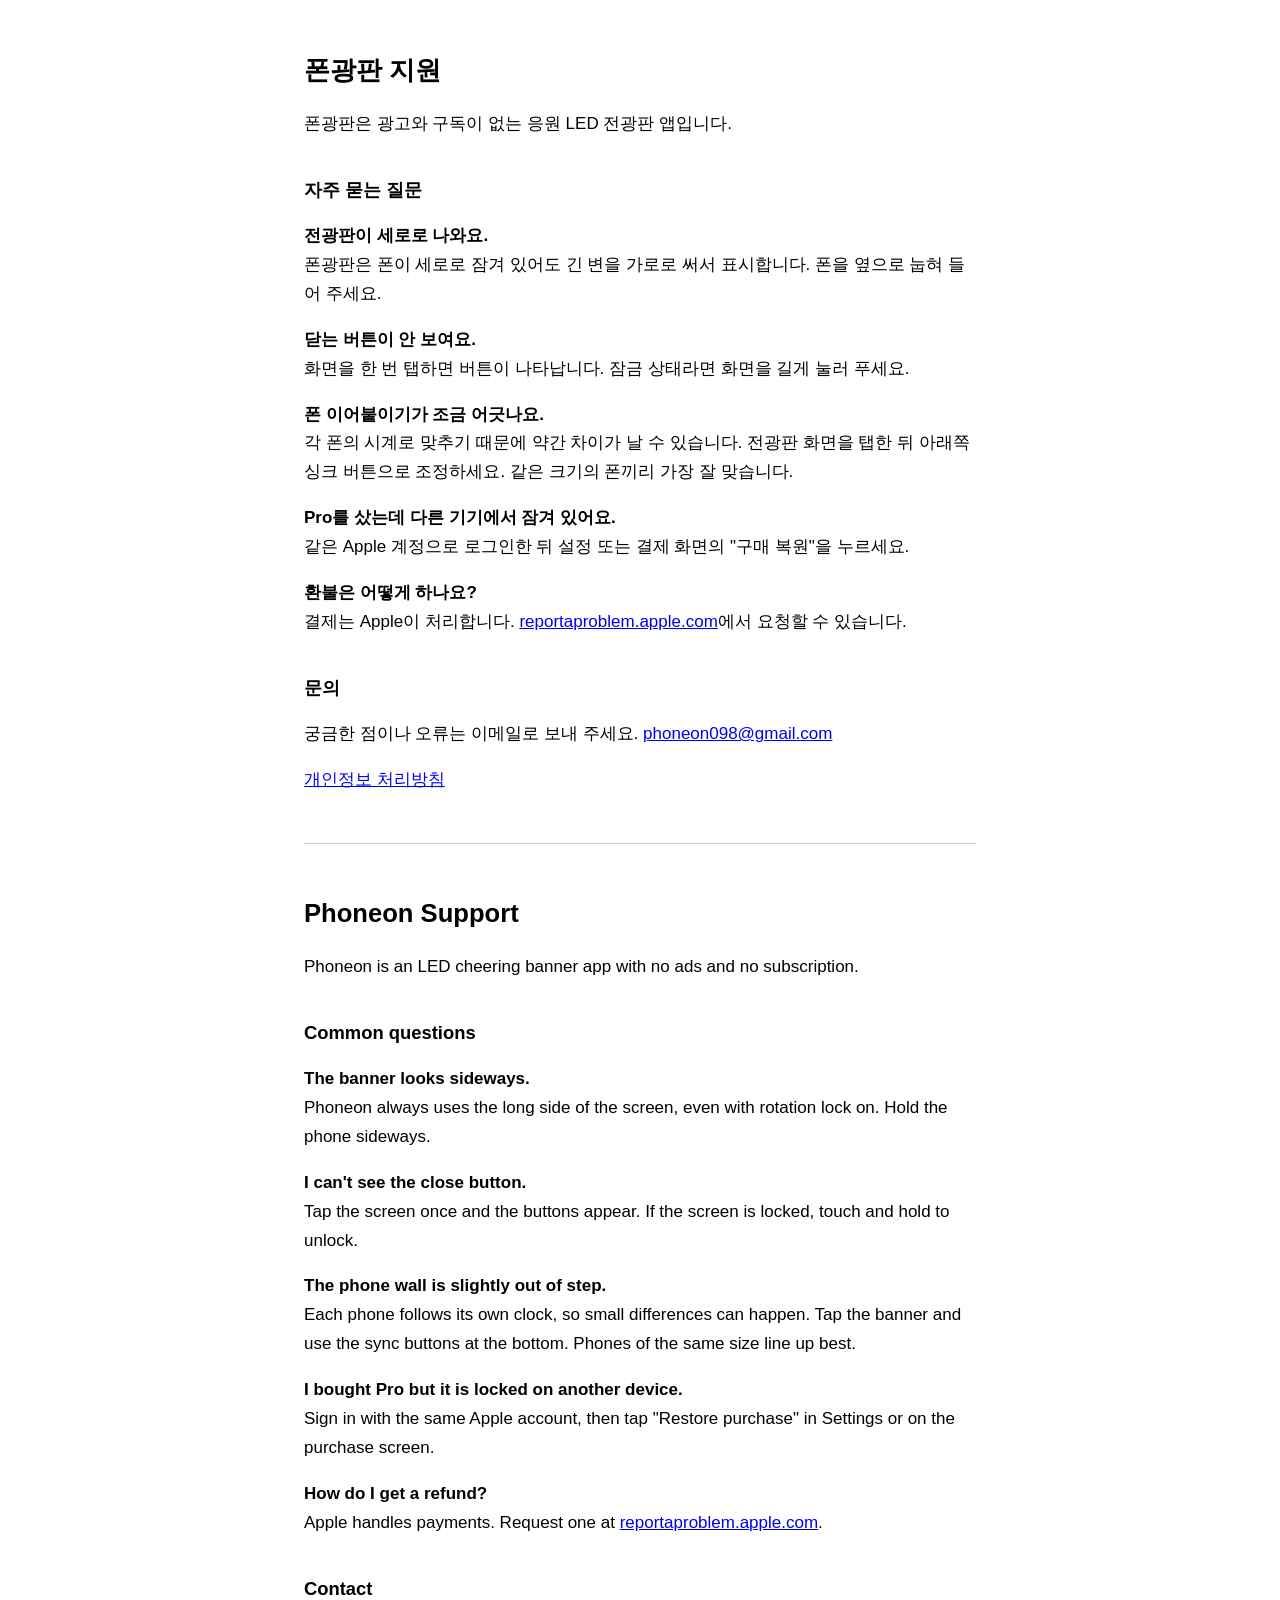
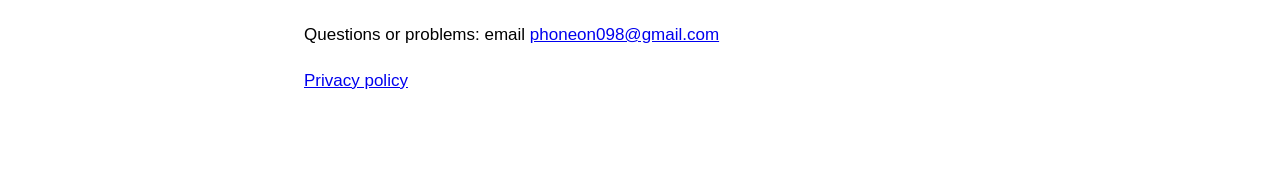
==== index.html @ 7f992fb0 "Add the support page and the privacy policy Co-Authored-By: Claude Opus 5.5 <noreply@anthropic.com>" ====
<!doctype html>
<html lang="ko">
<head>
<meta charset="utf-8">
<meta name="viewport" content="width=device-width, initial-scale=1">
<title>폰광판 지원 · Phoneon Support</title>
<style>
  :root { color-scheme: light dark; }
  body { font: 17px/1.7 -apple-system, BlinkMacSystemFont, "Apple SD Gothic Neo", "Segoe UI", sans-serif; max-width: 42rem; margin: 0 auto; padding: 2rem 1rem 4rem; }
  h1 { font-size: 1.6rem; } h2 { font-size: 1.15rem; margin-top: 2.2rem; }
  hr { border: 0; border-top: 1px solid rgba(128,128,128,.4); margin: 3rem 0; }
</style>
</head>
<body>
<h1>폰광판 지원</h1>
<p>폰광판은 광고와 구독이 없는 응원 LED 전광판 앱입니다.</p>

<h2>자주 묻는 질문</h2>
<p><strong>전광판이 세로로 나와요.</strong><br>폰광판은 폰이 세로로 잠겨 있어도 긴 변을 가로로 써서 표시합니다. 폰을 옆으로 눕혀 들어 주세요.</p>
<p><strong>닫는 버튼이 안 보여요.</strong><br>화면을 한 번 탭하면 버튼이 나타납니다. 잠금 상태라면 화면을 길게 눌러 푸세요.</p>
<p><strong>폰 이어붙이기가 조금 어긋나요.</strong><br>각 폰의 시계로 맞추기 때문에 약간 차이가 날 수 있습니다. 전광판 화면을 탭한 뒤 아래쪽 싱크 버튼으로 조정하세요. 같은 크기의 폰끼리 가장 잘 맞습니다.</p>
<p><strong>Pro를 샀는데 다른 기기에서 잠겨 있어요.</strong><br>같은 Apple 계정으로 로그인한 뒤 설정 또는 결제 화면의 "구매 복원"을 누르세요.</p>
<p><strong>환불은 어떻게 하나요?</strong><br>결제는 Apple이 처리합니다. <a href="https://reportaproblem.apple.com">reportaproblem.apple.com</a>에서 요청할 수 있습니다.</p>

<h2>문의</h2>
<p>궁금한 점이나 오류는 이메일로 보내 주세요. <a href="mailto:phoneon098@gmail.com">phoneon098@gmail.com</a></p>

<p><a href="privacy.html">개인정보 처리방침</a></p>

<hr>

<div lang="en">
<h1>Phoneon Support</h1>
<p>Phoneon is an LED cheering banner app with no ads and no subscription.</p>

<h2>Common questions</h2>
<p><strong>The banner looks sideways.</strong><br>Phoneon always uses the long side of the screen, even with rotation lock on. Hold the phone sideways.</p>
<p><strong>I can't see the close button.</strong><br>Tap the screen once and the buttons appear. If the screen is locked, touch and hold to unlock.</p>
<p><strong>The phone wall is slightly out of step.</strong><br>Each phone follows its own clock, so small differences can happen. Tap the banner and use the sync buttons at the bottom. Phones of the same size line up best.</p>
<p><strong>I bought Pro but it is locked on another device.</strong><br>Sign in with the same Apple account, then tap "Restore purchase" in Settings or on the purchase screen.</p>
<p><strong>How do I get a refund?</strong><br>Apple handles payments. Request one at <a href="https://reportaproblem.apple.com">reportaproblem.apple.com</a>.</p>

<h2>Contact</h2>
<p>Questions or problems: email <a href="mailto:phoneon098@gmail.com">phoneon098@gmail.com</a></p>

<p><a href="privacy.html">Privacy policy</a></p>
</div>
</body>
</html>
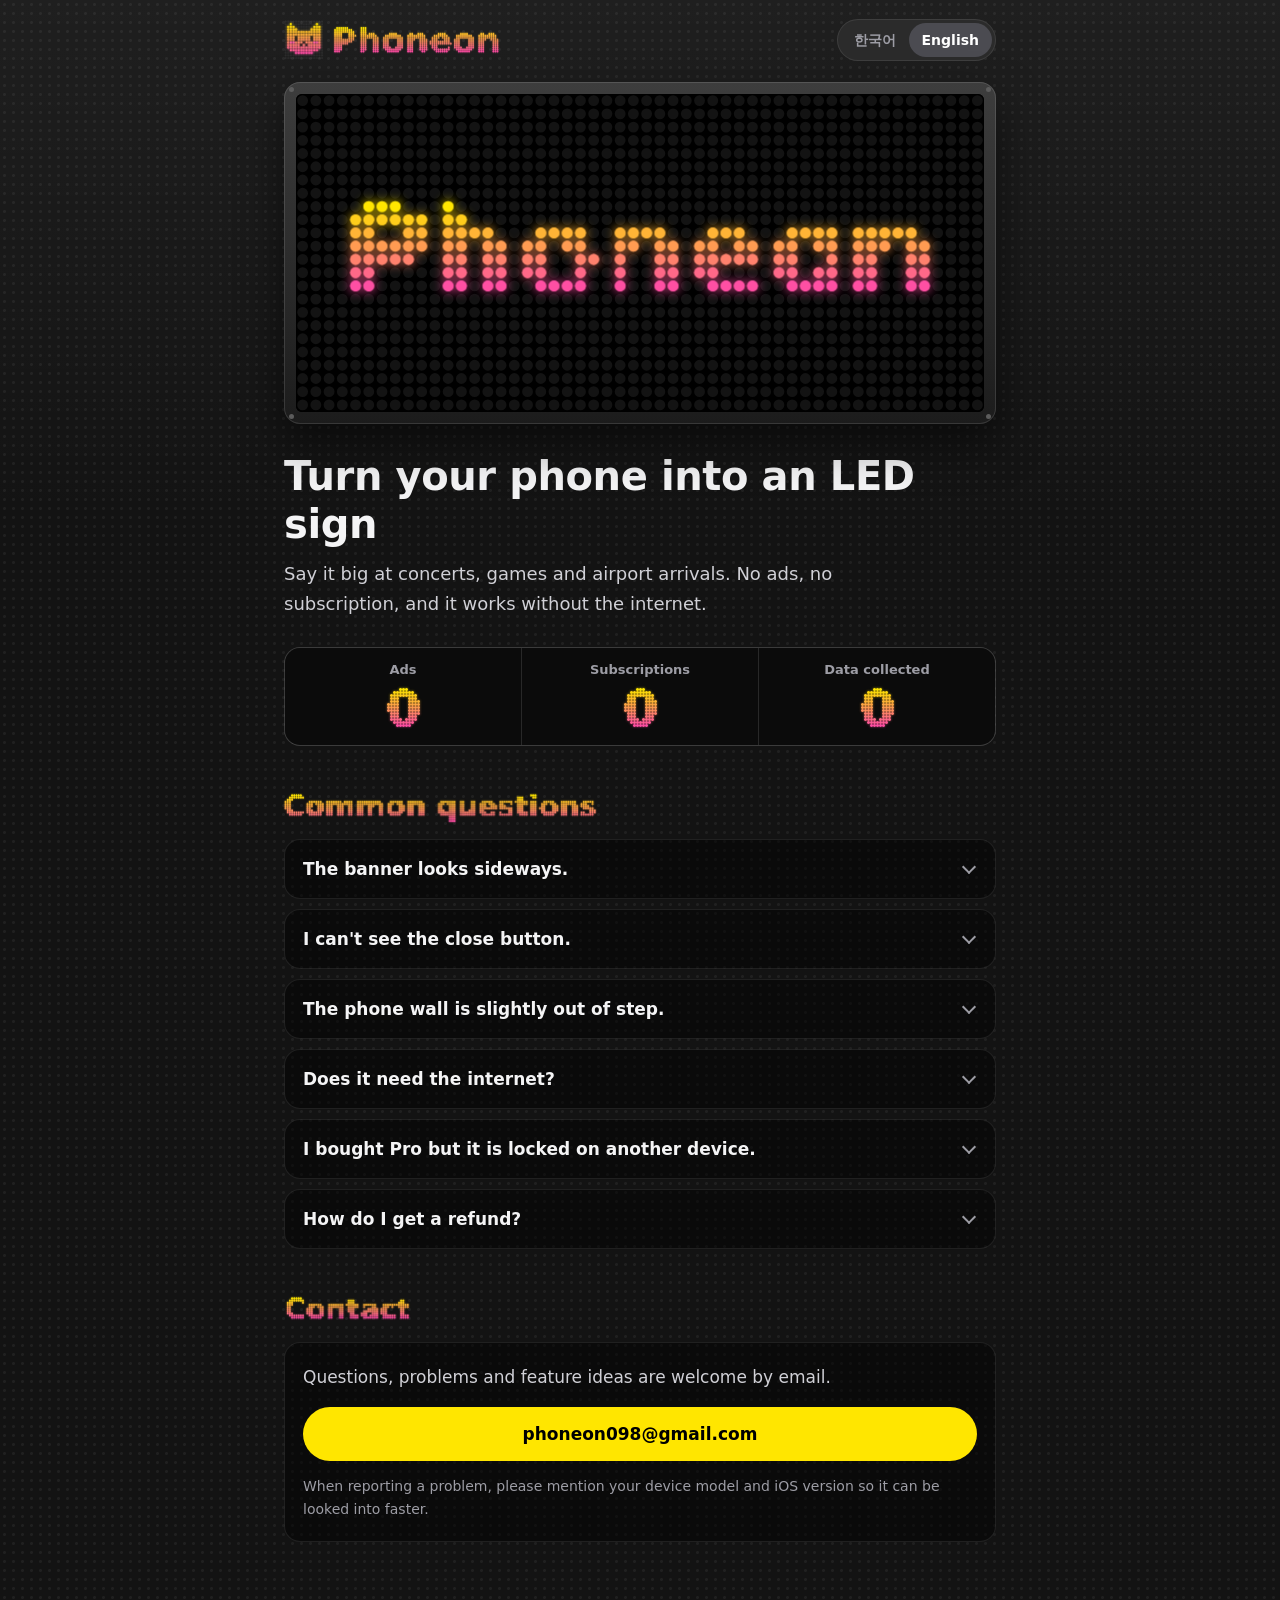
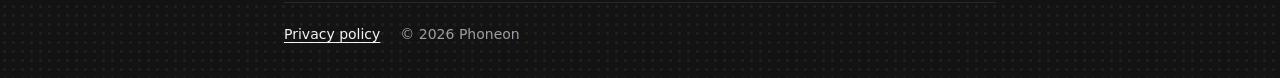
==== commit 0acefab2: "Restyle the pages like the app's LED signboard" ====
--- a/index.html
+++ b/index.html
@@ -2,48 +2,146 @@
 <html lang="ko">
 <head>
 <meta charset="utf-8">
-<meta name="viewport" content="width=device-width, initial-scale=1">
+<meta name="viewport" content="width=device-width, initial-scale=1, viewport-fit=cover">
 <title>폰광판 지원 · Phoneon Support</title>
-<style>
-  :root { color-scheme: light dark; }
-  body { font: 17px/1.7 -apple-system, BlinkMacSystemFont, "Apple SD Gothic Neo", "Segoe UI", sans-serif; max-width: 42rem; margin: 0 auto; padding: 2rem 1rem 4rem; }
-  h1 { font-size: 1.6rem; } h2 { font-size: 1.15rem; margin-top: 2.2rem; }
-  hr { border: 0; border-top: 1px solid rgba(128,128,128,.4); margin: 3rem 0; }
-</style>
+<meta name="description" content="폰광판은 광고와 구독이 없는 응원 LED 전광판 앱입니다. 자주 묻는 질문과 문의 방법. Phoneon is an LED cheering banner app with no ads and no subscription.">
+<meta name="theme-color" content="#131313">
+<meta property="og:type" content="website">
+<meta property="og:site_name" content="폰광판 · Phoneon">
+<meta property="og:title" content="폰광판 · Phoneon">
+<meta property="og:description" content="폰을 LED 전광판으로. 광고도 구독도 없는 응원 전광판 앱.">
+<meta property="og:url" content="https://phoneon098-jpg.github.io/phoneon/">
+<meta property="og:image" content="https://phoneon098-jpg.github.io/phoneon/icon.png">
+<link rel="icon" href="icon.png">
+<link rel="apple-touch-icon" href="icon.png">
+<link rel="stylesheet" href="style.css">
+<script src="led.js"></script>
 </head>
 <body>
-<h1>폰광판 지원</h1>
-<p>폰광판은 광고와 구독이 없는 응원 LED 전광판 앱입니다.</p>
+<header class="top wrap">
+  <a class="lockup" href="./" data-keep-lang aria-label="폰광판 Phoneon">
+    <span class="mark" data-cat></span>
+    <span class="dot word" lang="ko" data-lang-block data-rows="13" data-weight="700" data-ref="" data-pitch="2.03">폰광판</span>
+    <span class="dot word" lang="en" data-lang-block data-rows="13" data-weight="700" data-ref="" data-pitch="2.03">Phoneon</span>
+  </a>
+  <div class="langs" role="group" aria-label="언어 · Language">
+    <button type="button" data-set-lang="ko" lang="ko">한국어</button>
+    <button type="button" data-set-lang="en" lang="en">English</button>
+  </div>
+</header>
 
-<h2>자주 묻는 질문</h2>
-<p><strong>전광판이 세로로 나와요.</strong><br>폰광판은 폰이 세로로 잠겨 있어도 긴 변을 가로로 써서 표시합니다. 폰을 옆으로 눕혀 들어 주세요.</p>
-<p><strong>닫는 버튼이 안 보여요.</strong><br>화면을 한 번 탭하면 버튼이 나타납니다. 잠금 상태라면 화면을 길게 눌러 푸세요.</p>
-<p><strong>폰 이어붙이기가 조금 어긋나요.</strong><br>각 폰의 시계로 맞추기 때문에 약간 차이가 날 수 있습니다. 전광판 화면을 탭한 뒤 아래쪽 싱크 버튼으로 조정하세요. 같은 크기의 폰끼리 가장 잘 맞습니다.</p>
-<p><strong>Pro를 샀는데 다른 기기에서 잠겨 있어요.</strong><br>같은 Apple 계정으로 로그인한 뒤 설정 또는 결제 화면의 "구매 복원"을 누르세요.</p>
-<p><strong>환불은 어떻게 하나요?</strong><br>결제는 Apple이 처리합니다. <a href="https://reportaproblem.apple.com">reportaproblem.apple.com</a>에서 요청할 수 있습니다.</p>
+<main class="wrap">
+  <section class="hero">
+    <div class="bezel">
+      <canvas class="sign" role="img" data-label-ko="LED 전광판에 응원 문구가 지나가는 모습" data-label-en="Cheering messages running across an LED sign"></canvas>
+      <i class="screw"></i><i class="screw"></i><i class="screw"></i><i class="screw"></i>
+    </div>
 
-<h2>문의</h2>
-<p>궁금한 점이나 오류는 이메일로 보내 주세요. <a href="mailto:phoneon098@gmail.com">phoneon098@gmail.com</a></p>
+    <div lang="ko" data-lang-block>
+      <h1>폰을 LED 전광판으로</h1>
+      <p class="lede">콘서트, 경기장, 공항 마중에서 하고 싶은 말을 크게 띄우세요. 광고도 구독도 없고, 인터넷이 없어도 됩니다.</p>
+    </div>
+    <div lang="en" data-lang-block>
+      <h1>Turn your phone into an LED sign</h1>
+      <p class="lede">Say it big at concerts, games and airport arrivals. No ads, no subscription, and it works without the internet.</p>
+    </div>
 
-<p><a href="privacy.html">개인정보 처리방침</a></p>
+    <div class="board">
+      <div class="cell">
+        <span class="label"><span lang="ko" data-lang-block>광고</span><span lang="en" data-lang-block>Ads</span></span>
+        <span class="dot num" data-ref="" data-pitch="3">0</span>
+      </div>
+      <div class="cell">
+        <span class="label"><span lang="ko" data-lang-block>구독</span><span lang="en" data-lang-block>Subscriptions</span></span>
+        <span class="dot num" data-ref="" data-pitch="3">0</span>
+      </div>
+      <div class="cell">
+        <span class="label"><span lang="ko" data-lang-block>개인정보 수집</span><span lang="en" data-lang-block>Data collected</span></span>
+        <span class="dot num" data-ref="" data-pitch="3">0</span>
+      </div>
+    </div>
+  </section>
 
-<hr>
+  <section class="section" lang="ko" data-lang-block>
+    <h2 class="dot">자주 묻는 질문</h2>
+    <details>
+      <summary>전광판이 세로로 나와요.</summary>
+      <p>폰광판은 폰이 세로로 잠겨 있어도 긴 변을 가로로 써서 표시합니다. 폰을 옆으로 눕혀 들어 주세요.</p>
+    </details>
+    <details>
+      <summary>닫는 버튼이 안 보여요.</summary>
+      <p>화면을 한 번 탭하면 버튼이 나타납니다. 잠금 상태라면 화면을 길게 눌러 푸세요.</p>
+    </details>
+    <details>
+      <summary>폰 이어붙이기가 조금 어긋나요.</summary>
+      <p>각 폰의 시계로 맞추기 때문에 약간 차이가 날 수 있습니다. 전광판 화면을 탭한 뒤 아래쪽 싱크 버튼으로 조정하세요. 같은 크기의 폰끼리 가장 잘 맞습니다.</p>
+    </details>
+    <details>
+      <summary>인터넷이 없어도 되나요?</summary>
+      <p>네. 전광판은 인터넷 없이 켜집니다. Pro 구매와 구매 복원에만 App Store 연결이 필요합니다.</p>
+    </details>
+    <details>
+      <summary>Pro를 샀는데 다른 기기에서 잠겨 있어요.</summary>
+      <p>같은 Apple 계정으로 로그인한 뒤 설정 또는 결제 화면의 "구매 복원"을 누르세요.</p>
+    </details>
+    <details>
+      <summary>환불은 어떻게 하나요?</summary>
+      <p>결제는 Apple이 처리합니다. <a href="https://reportaproblem.apple.com">reportaproblem.apple.com</a>에서 요청할 수 있습니다.</p>
+    </details>
+  </section>
 
-<div lang="en">
-<h1>Phoneon Support</h1>
-<p>Phoneon is an LED cheering banner app with no ads and no subscription.</p>
+  <section class="section" lang="en" data-lang-block>
+    <h2 class="dot">Common questions</h2>
+    <details>
+      <summary>The banner looks sideways.</summary>
+      <p>Phoneon always uses the long side of the screen, even with rotation lock on. Hold the phone sideways.</p>
+    </details>
+    <details>
+      <summary>I can't see the close button.</summary>
+      <p>Tap the screen once and the buttons appear. If the screen is locked, touch and hold to unlock.</p>
+    </details>
+    <details>
+      <summary>The phone wall is slightly out of step.</summary>
+      <p>Each phone follows its own clock, so small differences can happen. Tap the banner and use the sync buttons at the bottom. Phones of the same size line up best.</p>
+    </details>
+    <details>
+      <summary>Does it need the internet?</summary>
+      <p>No. Banners light up without a connection. Only buying Pro and restoring a purchase need the App Store.</p>
+    </details>
+    <details>
+      <summary>I bought Pro but it is locked on another device.</summary>
+      <p>Sign in with the same Apple account, then tap "Restore purchase" in Settings or on the purchase screen.</p>
+    </details>
+    <details>
+      <summary>How do I get a refund?</summary>
+      <p>Apple handles payments. Request one at <a href="https://reportaproblem.apple.com">reportaproblem.apple.com</a>.</p>
+    </details>
+  </section>
 
-<h2>Common questions</h2>
-<p><strong>The banner looks sideways.</strong><br>Phoneon always uses the long side of the screen, even with rotation lock on. Hold the phone sideways.</p>
-<p><strong>I can't see the close button.</strong><br>Tap the screen once and the buttons appear. If the screen is locked, touch and hold to unlock.</p>
-<p><strong>The phone wall is slightly out of step.</strong><br>Each phone follows its own clock, so small differences can happen. Tap the banner and use the sync buttons at the bottom. Phones of the same size line up best.</p>
-<p><strong>I bought Pro but it is locked on another device.</strong><br>Sign in with the same Apple account, then tap "Restore purchase" in Settings or on the purchase screen.</p>
-<p><strong>How do I get a refund?</strong><br>Apple handles payments. Request one at <a href="https://reportaproblem.apple.com">reportaproblem.apple.com</a>.</p>
+  <section class="section" lang="ko" data-lang-block>
+    <h2 class="dot">문의</h2>
+    <div class="contact">
+      <p>궁금한 점이나 오류, 바라는 기능이 있으면 이메일로 보내 주세요.</p>
+      <a class="mail" href="mailto:phoneon098@gmail.com">phoneon098@gmail.com</a>
+      <p class="hint">오류를 알려 주실 때 기기 모델과 iOS 버전을 함께 적어 주시면 더 빨리 확인할 수 있어요.</p>
+    </div>
+  </section>
 
-<h2>Contact</h2>
-<p>Questions or problems: email <a href="mailto:phoneon098@gmail.com">phoneon098@gmail.com</a></p>
+  <section class="section" lang="en" data-lang-block>
+    <h2 class="dot">Contact</h2>
+    <div class="contact">
+      <p>Questions, problems and feature ideas are welcome by email.</p>
+      <a class="mail" href="mailto:phoneon098@gmail.com">phoneon098@gmail.com</a>
+      <p class="hint">When reporting a problem, please mention your device model and iOS version so it can be looked into faster.</p>
+    </div>
+  </section>
+</main>
 
-<p><a href="privacy.html">Privacy policy</a></p>
-</div>
+<footer class="wrap">
+  <div class="foot">
+    <a href="privacy.html" data-keep-lang><span lang="ko" data-lang-block>개인정보 처리방침</span><span lang="en" data-lang-block>Privacy policy</span></a>
+    <span>© 2026 Phoneon</span>
+  </div>
+</footer>
 </body>
 </html>
--- a/style.css
+++ b/style.css
@@ -0,0 +1,300 @@
+/* The housing of an LED signboard, like the app's own screens: matte
+   charcoal with faint unlit dots, panels set into it, a yellow accent. */
+
+:root {
+  color-scheme: dark;
+  --housing: #131313;
+  --panel: rgba(0, 0, 0, .45);
+  --raised: #2b2b2b;
+  --line: rgba(255, 255, 255, .09);
+  --text: #f4f4f5;
+  --soft: #d0d0d6;
+  --muted: #9d9da5;
+  --accent: #ffe600;
+  --radius: 16px;
+  --font: system-ui, -apple-system, "Apple SD Gothic Neo", "Malgun Gothic", "Noto Sans KR", "Segoe UI", sans-serif;
+}
+
+* { box-sizing: border-box; }
+
+html {
+  -webkit-text-size-adjust: 100%;
+  text-size-adjust: 100%;
+  background: var(--housing);
+}
+
+body {
+  margin: 0;
+  min-height: 100vh;
+  color: var(--text);
+  background-color: var(--housing);
+  background-image:
+    linear-gradient(rgba(255, 255, 255, .05), rgba(255, 255, 255, 0) 520px),
+    radial-gradient(circle, rgba(255, 255, 255, .055) 1.3px, transparent 1.6px);
+  background-size: 100% 100%, 9px 9px;
+  background-repeat: no-repeat, repeat;
+  font: 17px/1.65 var(--font);
+  word-break: keep-all;
+  overflow-wrap: break-word;
+}
+
+a { color: var(--accent); text-underline-offset: 3px; }
+
+.wrap {
+  width: 100%;
+  max-width: 760px;
+  margin: 0 auto;
+  padding-left: max(16px, env(safe-area-inset-left));
+  padding-right: max(16px, env(safe-area-inset-right));
+}
+
+@media (min-width: 640px) {
+  .wrap { padding-left: 24px; padding-right: 24px; }
+}
+
+/* Text kept for screen readers and search engines where dots stand in for it. */
+.sr {
+  position: absolute;
+  width: 1px;
+  height: 1px;
+  overflow: hidden;
+  clip: rect(0 0 0 0);
+  clip-path: inset(50%);
+  white-space: nowrap;
+}
+
+/* One language at a time once the script has picked one; both without it. */
+html[data-lang="ko"] [data-lang-block]:not([lang="ko"]),
+html[data-lang="en"] [data-lang-block]:not([lang="en"]) { display: none !important; }
+
+/* Dots drawn by led.js. Until then (or without scripts) the words show as text. */
+.dot { color: var(--accent); font-weight: 700; }
+.dot canvas { display: block; }
+.dot.lit { line-height: 0; }
+
+/* Header */
+
+.top {
+  display: flex;
+  flex-wrap: wrap;
+  align-items: center;
+  justify-content: space-between;
+  gap: 8px 12px;
+  padding-top: max(18px, env(safe-area-inset-top));
+  padding-bottom: 6px;
+}
+
+.lockup {
+  display: inline-flex;
+  align-items: center;
+  gap: 10px;
+  min-height: 44px;
+  color: inherit;
+  text-decoration: none;
+}
+
+.mark { display: inline-block; width: 40px; height: 40px; }
+.word { display: inline-block; font-size: 22px; }
+
+/* On the narrowest phones the switch moves under the name instead of off the screen. */
+.langs {
+  display: inline-flex;
+  flex: none;
+  margin-left: auto;
+  padding: 3px;
+  border-radius: 999px;
+  background: var(--raised);
+  border: 1px solid var(--line);
+}
+
+.langs button {
+  appearance: none;
+  border: 0;
+  margin: 0;
+  min-height: 34px;
+  padding: 0 13px;
+  border-radius: 999px;
+  background: transparent;
+  color: var(--muted);
+  font: 600 14px/1 var(--font);
+  cursor: pointer;
+}
+
+.langs button[aria-pressed="true"] { background: #4b4b51; color: #fff; }
+.langs button:focus-visible { outline: 2px solid var(--accent); outline-offset: 1px; }
+html:not([data-lang]) .langs { display: none; }
+
+/* The sign in its bezel, as at the top of the app's editor */
+
+.hero { padding: 14px 0 0; }
+
+.bezel {
+  position: relative;
+  padding: 12px;
+  border-radius: 16px;
+  background: linear-gradient(#3d3d3d, #1c1c1c);
+  box-shadow: inset 0 0 0 1px rgba(255, 255, 255, .12), 0 20px 44px rgba(0, 0, 0, .5);
+}
+
+.sign {
+  display: block;
+  width: 100%;
+  aspect-ratio: 52 / 24;
+  border-radius: 6px;
+  background: #000;
+}
+
+.screw {
+  position: absolute;
+  width: 5px;
+  height: 5px;
+  border-radius: 50%;
+  background: #5c5c5c;
+}
+
+.screw:nth-of-type(1) { top: 5px; left: 5px; }
+.screw:nth-of-type(2) { top: 5px; right: 5px; }
+.screw:nth-of-type(3) { bottom: 5px; left: 5px; }
+.screw:nth-of-type(4) { bottom: 5px; right: 5px; }
+
+html:not([data-lang]) .bezel { display: none; }
+
+.hero h1 {
+  margin: 28px 0 10px;
+  font-size: clamp(27px, 7vw, 40px);
+  line-height: 1.22;
+  font-weight: 800;
+  letter-spacing: -.01em;
+}
+
+.lede { margin: 0; color: var(--soft); font-size: 18px; max-width: 34em; }
+
+/* A scoreboard: the things the app has none of */
+
+.board {
+  display: grid;
+  grid-template-columns: repeat(3, 1fr);
+  gap: 1px;
+  margin: 28px 0 0;
+  overflow: hidden;
+  border: 1px solid var(--line);
+  border-radius: var(--radius);
+  background: var(--line);
+}
+
+.cell {
+  display: flex;
+  flex-direction: column;
+  align-items: center;
+  justify-content: space-between; /* numbers line up even when a label takes two lines */
+  gap: 10px;
+  padding: 14px 6px 18px;
+  background: #0b0b0b;
+  text-align: center;
+}
+
+.label { color: var(--muted); font-size: 13px; font-weight: 600; line-height: 1.3; }
+.num { font-size: 34px; line-height: 1; }
+
+/* Sections */
+
+.section { margin-top: 48px; }
+.section > h2 { margin: 0 0 16px; font-size: 24px; }
+
+details {
+  margin: 0 0 10px;
+  border: 1px solid var(--line);
+  border-radius: var(--radius);
+  background: var(--panel);
+}
+
+summary {
+  position: relative;
+  padding: 15px 48px 15px 18px;
+  font-weight: 700;
+  list-style: none;
+  cursor: pointer;
+  border-radius: var(--radius);
+}
+
+summary::-webkit-details-marker { display: none; }
+
+summary::after {
+  content: "";
+  position: absolute;
+  top: 50%;
+  right: 21px;
+  width: 8px;
+  height: 8px;
+  border-right: 2px solid var(--muted);
+  border-bottom: 2px solid var(--muted);
+  transform: translateY(-70%) rotate(45deg);
+  transition: transform .2s;
+}
+
+details[open] summary::after { transform: translateY(-25%) rotate(-135deg); }
+summary:focus-visible { outline: 2px solid var(--accent); outline-offset: 2px; }
+details > p { margin: 0; padding: 0 18px 17px; color: var(--soft); }
+
+.contact {
+  padding: 20px 18px;
+  border: 1px solid var(--line);
+  border-radius: var(--radius);
+  background: var(--panel);
+}
+
+.contact p { margin: 0 0 16px; color: var(--soft); }
+.contact .hint { margin: 14px 0 0; color: var(--muted); font-size: 14px; }
+
+.mail {
+  display: flex;
+  align-items: center;
+  justify-content: center;
+  min-height: 54px;
+  padding: 6px 16px;
+  border-radius: 999px;
+  background: var(--accent);
+  color: #000;
+  font-weight: 700;
+  text-decoration: none;
+}
+
+.mail:active { opacity: .75; }
+.mail:focus-visible { outline: 2px solid #fff; outline-offset: 3px; }
+
+/* The privacy policy */
+
+.doc { padding-top: 22px; }
+.doc h1 { margin: 10px 0 0; font-size: 30px; }
+.meta { margin: 20px 0 22px; color: var(--muted); font-size: 14px; }
+
+.summary {
+  display: flex;
+  align-items: center;
+  gap: 18px;
+  margin-bottom: 8px;
+  padding: 18px;
+  border: 1px solid var(--line);
+  border-radius: var(--radius);
+  background: var(--panel);
+}
+
+.summary p { margin: 0; color: var(--text); font-weight: 600; }
+.doc h2 { margin: 36px 0 8px; font-size: 19px; }
+.doc p { margin: 0 0 14px; color: var(--soft); }
+
+/* Footer */
+
+.foot {
+  display: flex;
+  flex-wrap: wrap;
+  gap: 8px 20px;
+  margin-top: 60px;
+  padding-top: 20px;
+  padding-bottom: max(32px, env(safe-area-inset-bottom));
+  border-top: 1px solid var(--line);
+  color: var(--muted);
+  font-size: 14px;
+}
+
+.foot a { color: var(--text); }
